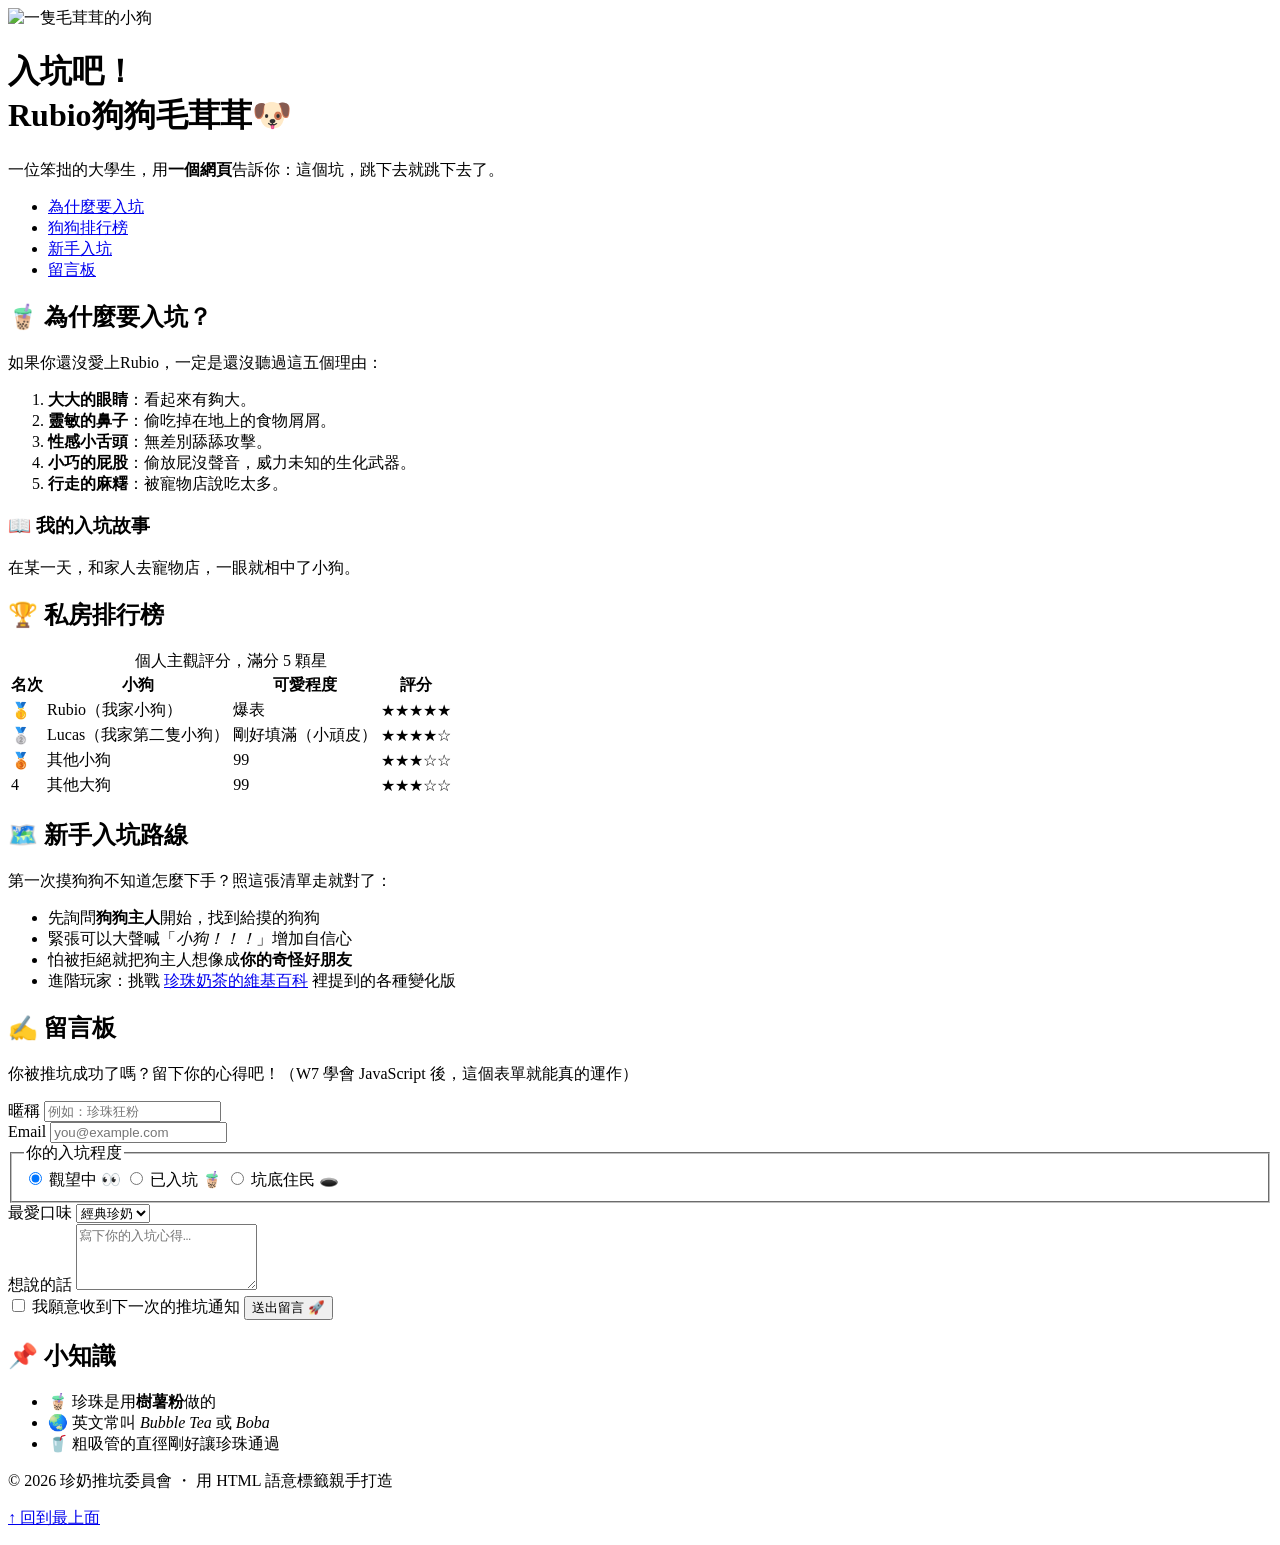
==== week3/index.html @ 78e2e2f5 "add week3" ====
<!DOCTYPE html>
<!-- ↑ HTML5 文件宣告；下一行 lang="zh-Hant" 代表繁體中文 -->
 <html lang="zh-Hant"><!-- ===== head：瀏覽器的設定區，不會顯示在畫面上 ===== --><head>
  <!-- 文字編碼：中文不變亂碼 -->
  <meta charset="UTF-8">
  <!-- 手機用正常大小顯示 -->
  <meta name="viewport" content="width=device-width, initial-scale=1.0">
  <!-- ✏️ 改這裡：你的推坑主題 -->
  <title>入坑吧！Rubio狗狗毛茸茸🐶</title>
  <!-- 借穿的衣服，這行先不要動 -->
  <link rel="stylesheet" href="theme.css">
</head>

<!-- ✏️ 改這裡：換配色 theme-milktea / theme-matcha / theme-taro -->
<body class="theme-milktea">

  <!-- ===== header：網站的招牌 ===== -->
  <header>
    <!-- ✏️ 改這裡：換成你的主題圖片，記得改 alt -->
    <img src="images/cover.svg" alt="一隻毛茸茸的小狗">
    <div>
      <h1>入坑吧！<br>Rubio狗狗毛茸茸🐶</h1>
      <p>一位笨拙的大學生，用<strong>一個網頁</strong>告訴你：這個坑，跳下去就跳下去了。</p>
    </div>
  </header>

  <!-- ===== nav：頁內導覽，href="#id" 會跳到對應的區塊 ===== -->
  <nav>
    <ul>
      <li><a href="#why">為什麼要入坑</a></li>
      <li><a href="#rank">狗狗排行榜</a></li>
      <li><a href="#route">新手入坑</a></li>
      <li><a href="#guestbook">留言板</a></li>
    </ul>
  </nav>

  <main>

    <!-- ===== 區塊 1：推坑理由（有順序 → 用 ol） ===== -->
    <section id="why">
      <h2>🧋 為什麼要入坑？</h2>
      <p>如果你還沒愛上Rubio，一定是還沒聽過這五個理由：</p>
      <!-- ✏️ 改這裡：寫下你的推坑理由 -->
      <ol>
        <li><strong>大大的眼睛</strong>：看起來有夠大。</li>
        <li><strong>靈敏的鼻子</strong>：偷吃掉在地上的食物屑屑。</li>
        <li><strong>性感小舌頭</strong>：無差別舔舔攻擊。</li>
        <li><strong>小巧的屁股</strong>：偷放屁沒聲音，威力未知的生化武器。</li>
        <li><strong>行走的麻糬</strong>：被寵物店說吃太多。</li>
      </ol>

      <!-- article：一篇可以獨立存在的小文章 -->
      <article>
        <h3>📖 我的入坑故事</h3>
        <p>在某一天，和家人去寵物店，一眼就相中了小狗。</p>
      </article>
    </section>

    <!-- ===== 區塊 2：排行榜（表格） ===== -->
    <section id="rank">
      <h2>🏆 私房排行榜</h2>
      <!-- ✏️ 改這裡：換成你的排行，一列 <tr> 就是一筆資料 -->
      <!-- table 表格：tr = 一列，th = 標題格，td = 資料格；每列格數要一樣 -->
      <table>
        <caption>個人主觀評分，滿分 5 顆星</caption>
        <tbody><tr>
          <th>名次</th>
          <th>小狗</th>
          <th>可愛程度</th>
          <th>評分</th>
        </tr>
        <tr>
          <td>🥇</td>
          <td>Rubio（我家小狗）</td>
          <td>爆表</td>
          <td>★★★★★</td>
        </tr>
        <tr>
          <td>🥈</td>
          <td>Lucas（我家第二隻小狗）</td>
          <td>剛好填滿（小頑皮）</td>
          <td>★★★★☆</td>
        </tr>
        <tr>
          <td>🥉</td>
          <td>其他小狗</td>
          <td>99</td>
          <td>★★★☆☆</td>
        </tr>
        <tr>
          <td>4</td>
          <td>其他大狗</td>
          <td>99</td>
          <td>★★★☆☆</td>
        </tr>
      </tbody></table>
    </section>

    <!-- ===== 區塊 3：新手路線（沒順序 → 用 ul） ===== -->
    <section id="route">
      <h2>🗺️ 新手入坑路線</h2>
      <p>第一次摸狗狗不知道怎麼下手？照這張清單走就對了：</p>
      <ul>
        <li>先詢問<strong>狗狗主人</strong>開始，找到給摸的狗狗</li>
        <li>緊張可以大聲喊「<em>小狗！！！</em>」增加自信心</li>
        <li>怕被拒絕就把狗主人想像成<strong>你的奇怪好朋友</strong></li>
        <li>進階玩家：挑戰 <a href="https://zh.wikipedia.org/zh-tw/%E7%8F%8D%E7%8F%A0%E5%A5%B6%E8%8C%B6" target="_blank">珍珠奶茶的維基百科</a> 裡提到的各種變化版</li>
      </ul>
    </section>

    <!-- ===== 區塊 4：留言表單 ===== -->
    <section id="guestbook">
      <h2>✍️ 留言板</h2>
      <p>你被推坑成功了嗎？留下你的心得吧！（W7 學會 JavaScript 後，這個表單就能真的運作）</p>
      <!-- form：表單外框。label 的 for 要對上 input 的 id；radio 同一組要用同一個 name -->
      <form action="#">
        <div>
          <label for="nickname">暱稱</label>
          <input type="text" id="nickname" placeholder="例如：珍珠狂粉">
        </div>
        <div>
          <label for="email">Email</label>
          <input type="email" id="email" placeholder="you@example.com">
        </div>
        <fieldset>
          <legend>你的入坑程度</legend>
          <label><input type="radio" name="level" checked=""> 觀望中 👀</label>
          <label><input type="radio" name="level"> 已入坑 🧋</label>
          <label><input type="radio" name="level"> 坑底住民 🕳️</label>
        </fieldset>
        <div>
          <label for="favorite">最愛口味</label>
          <select id="favorite">
            <option>經典珍奶</option>
            <option>黑糖鮮奶</option>
            <option>芋頭系列</option>
            <option>水果茶派</option>
          </select>
        </div>
        <div>
          <label for="message">想說的話</label>
          <textarea id="message" rows="4" placeholder="寫下你的入坑心得…"></textarea>
        </div>
        <label><input type="checkbox"> 我願意收到下一次的推坑通知</label>
        <button type="submit">送出留言 🚀</button>
      </form>
    </section>

    <!-- ===== aside：側欄，跟主內容有關但不是主角 ===== -->
    <aside>
      <h2>📌 小知識</h2>
      <ul>
        <li>🧋 珍珠是用<strong>樹薯粉</strong>做的</li>
        <li>🌏 英文常叫 <em>Bubble Tea</em> 或 <em>Boba</em></li>
        <li>🥤 粗吸管的直徑剛好讓珍珠通過</li>
      </ul>
    </aside>

  </main>

  <!-- ===== footer：頁尾 ===== -->
  <footer>
    <p>© 2026 珍奶推坑委員會 ・ 用 HTML 語意標籤親手打造</p>
    <p><a href="#">↑ 回到最上面</a></p>
  </footer>

<script type="module" src="https://static.cloudflareinsights.com/beacon.min.js/vce701823e78c4301a35b7e07294d87301792088814092" integrity="sha512-UKNk8GbxkABxKcXYuLkO16EleLGUkcvJWtpSNmExE0Too3ZaFAxTscNWEc1OdAv5/BikHawapSCaiD2XCmp+Bw==" data-cf-beacon="{&quot;version&quot;:&quot;2024.11.0&quot;,&quot;token&quot;:&quot;7e37587e062341558700a38a24e1dc18&quot;,&quot;r&quot;:1,&quot;spa&quot;:2}" crossorigin="anonymous"></script>


</body></html>
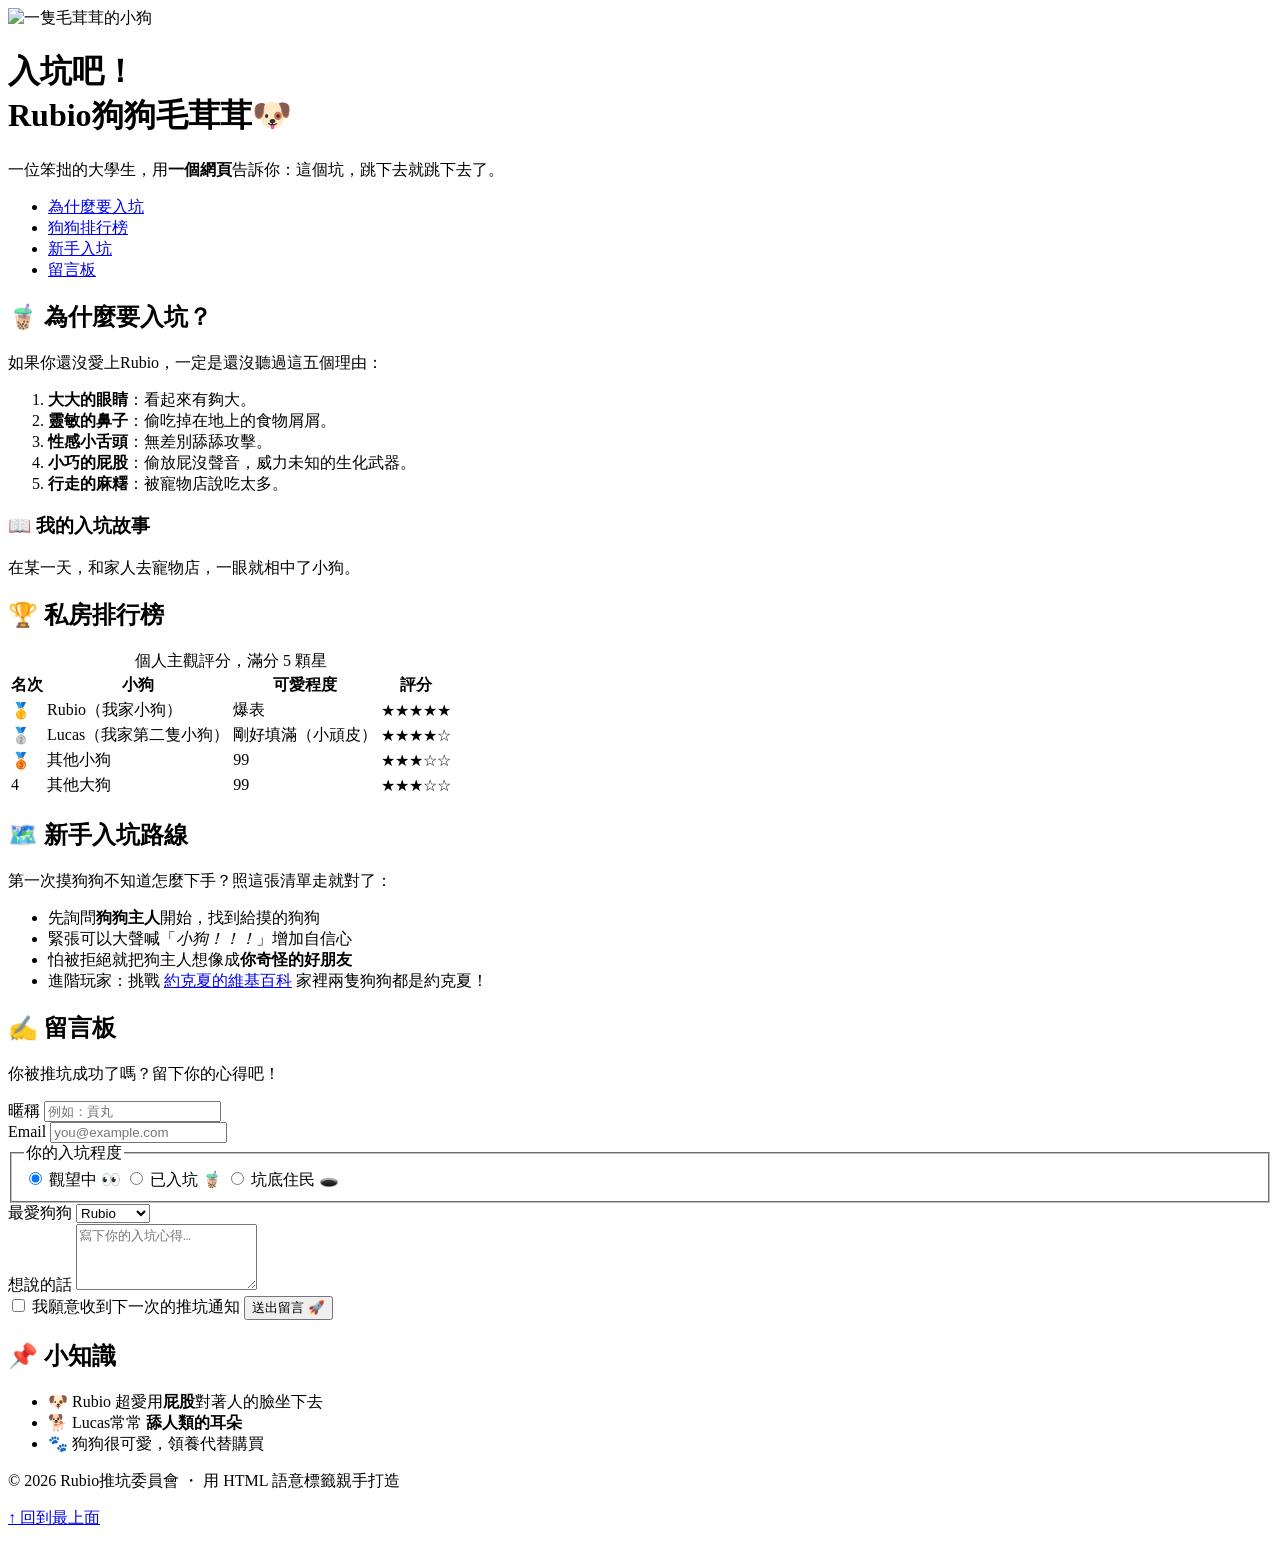
==== commit 5a9cb558: "add week33" ====
--- a/week3/index.html
+++ b/week3/index.html
@@ -103,20 +103,20 @@
       <ul>
         <li>先詢問<strong>狗狗主人</strong>開始，找到給摸的狗狗</li>
         <li>緊張可以大聲喊「<em>小狗！！！</em>」增加自信心</li>
-        <li>怕被拒絕就把狗主人想像成<strong>你的奇怪好朋友</strong></li>
-        <li>進階玩家：挑戰 <a href="https://zh.wikipedia.org/zh-tw/%E7%8F%8D%E7%8F%A0%E5%A5%B6%E8%8C%B6" target="_blank">珍珠奶茶的維基百科</a> 裡提到的各種變化版</li>
+        <li>怕被拒絕就把狗主人想像成<strong>你奇怪的好朋友</strong></li>
+        <li>進階玩家：挑戰 <a href="https://share.google/99lNbzL0dHZXVXrNc" target="_blank">約克夏的維基百科</a> 家裡兩隻狗狗都是約克夏！</li>
       </ul>
     </section>
 
     <!-- ===== 區塊 4：留言表單 ===== -->
     <section id="guestbook">
       <h2>✍️ 留言板</h2>
-      <p>你被推坑成功了嗎？留下你的心得吧！（W7 學會 JavaScript 後，這個表單就能真的運作）</p>
+      <p>你被推坑成功了嗎？留下你的心得吧！</p>
       <!-- form：表單外框。label 的 for 要對上 input 的 id；radio 同一組要用同一個 name -->
       <form action="#">
         <div>
           <label for="nickname">暱稱</label>
-          <input type="text" id="nickname" placeholder="例如：珍珠狂粉">
+          <input type="text" id="nickname" placeholder="例如：貢丸">
         </div>
         <div>
           <label for="email">Email</label>
@@ -129,12 +129,12 @@
           <label><input type="radio" name="level"> 坑底住民 🕳️</label>
         </fieldset>
         <div>
-          <label for="favorite">最愛口味</label>
+          <label for="favorite">最愛狗狗</label>
           <select id="favorite">
-            <option>經典珍奶</option>
-            <option>黑糖鮮奶</option>
-            <option>芋頭系列</option>
-            <option>水果茶派</option>
+            <option>Rubio</option>
+            <option>Lucas</option>
+            <option>其他小狗</option>
+            <option>其他大狗</option>
           </select>
         </div>
         <div>
@@ -150,9 +150,9 @@
     <aside>
       <h2>📌 小知識</h2>
       <ul>
-        <li>🧋 珍珠是用<strong>樹薯粉</strong>做的</li>
-        <li>🌏 英文常叫 <em>Bubble Tea</em> 或 <em>Boba</em></li>
-        <li>🥤 粗吸管的直徑剛好讓珍珠通過</li>
+        <li>🐶 Rubio 超愛用<strong>屁股</strong>對著人的臉坐下去</li>
+        <li>🐕 Lucas常常 <strong>舔人類的耳朵</strong></li>
+        <li>🐾 狗狗很可愛，領養代替購買</li>
       </ul>
     </aside>
 
@@ -160,7 +160,7 @@
 
   <!-- ===== footer：頁尾 ===== -->
   <footer>
-    <p>© 2026 珍奶推坑委員會 ・ 用 HTML 語意標籤親手打造</p>
+    <p>© 2026 Rubio推坑委員會 ・ 用 HTML 語意標籤親手打造</p>
     <p><a href="#">↑ 回到最上面</a></p>
   </footer>
 
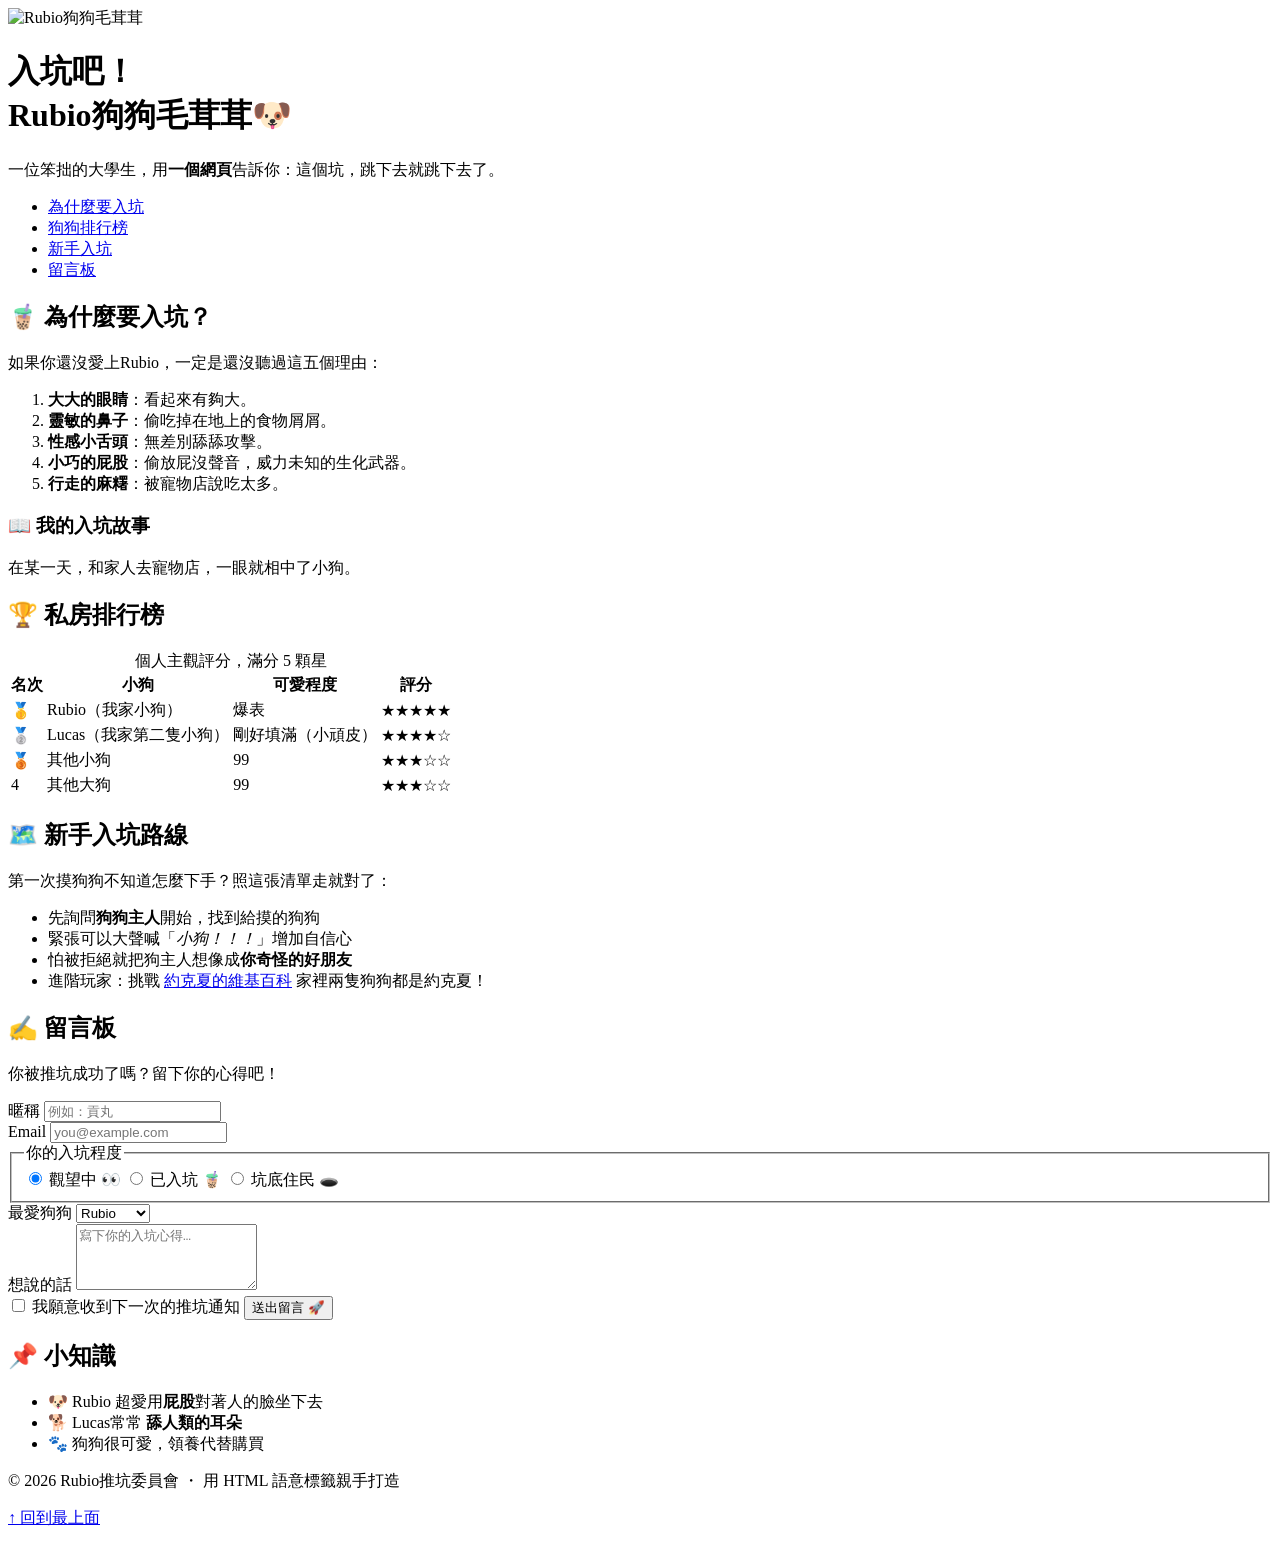
==== commit 7d6f8c51: "add photo" ====
--- a/week3/index.html
+++ b/week3/index.html
@@ -17,7 +17,7 @@
   <!-- ===== header：網站的招牌 ===== -->
   <header>
     <!-- ✏️ 改這裡：換成你的主題圖片，記得改 alt -->
-    <img src="images/cover.svg" alt="一隻毛茸茸的小狗">
+    <img src="image/IMG_9469.jpeg" alt="Rubio狗狗毛茸茸">
     <div>
       <h1>入坑吧！<br>Rubio狗狗毛茸茸🐶</h1>
       <p>一位笨拙的大學生，用<strong>一個網頁</strong>告訴你：這個坑，跳下去就跳下去了。</p>
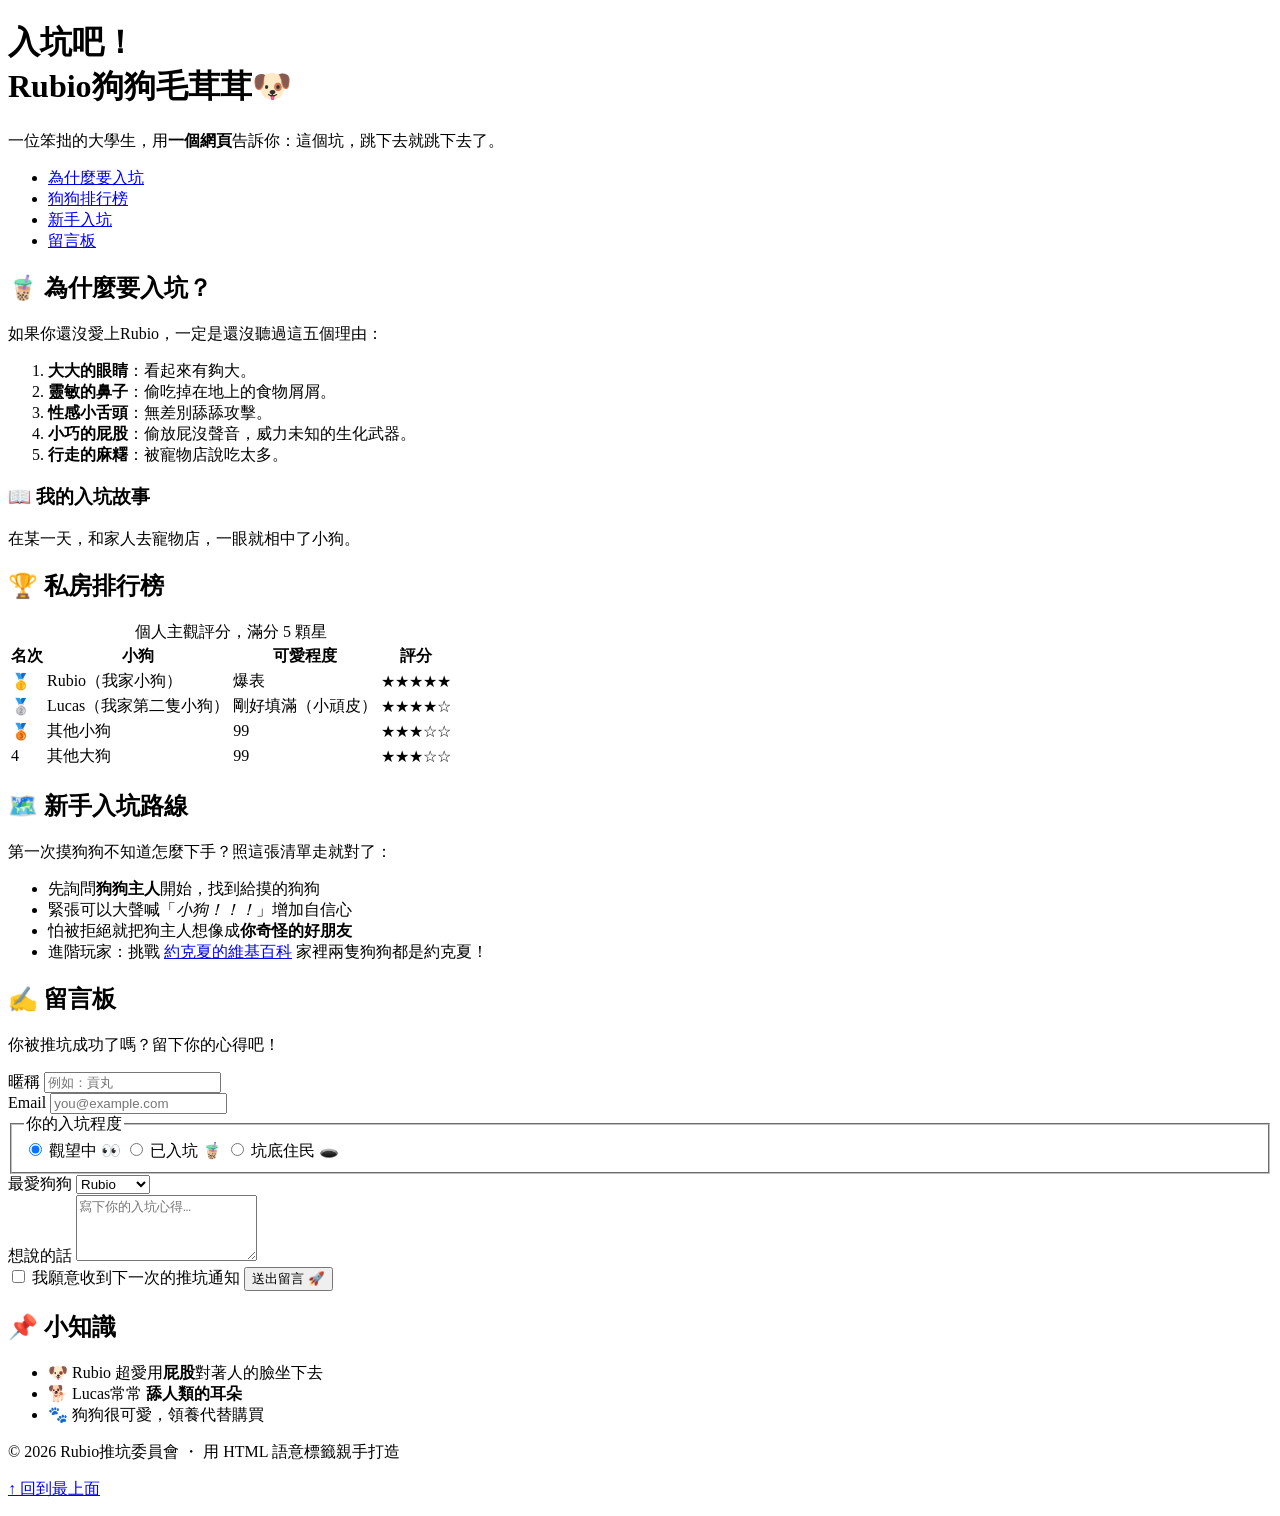
==== commit 9fa859c9: "add photo" ====
--- a/week3/index.html
+++ b/week3/index.html
@@ -17,7 +17,7 @@
   <!-- ===== header：網站的招牌 ===== -->
   <header>
     <!-- ✏️ 改這裡：換成你的主題圖片，記得改 alt -->
-    <img src="image/IMG_9469.jpeg" alt="Rubio狗狗毛茸茸">
+    
     <div>
       <h1>入坑吧！<br>Rubio狗狗毛茸茸🐶</h1>
       <p>一位笨拙的大學生，用<strong>一個網頁</strong>告訴你：這個坑，跳下去就跳下去了。</p>
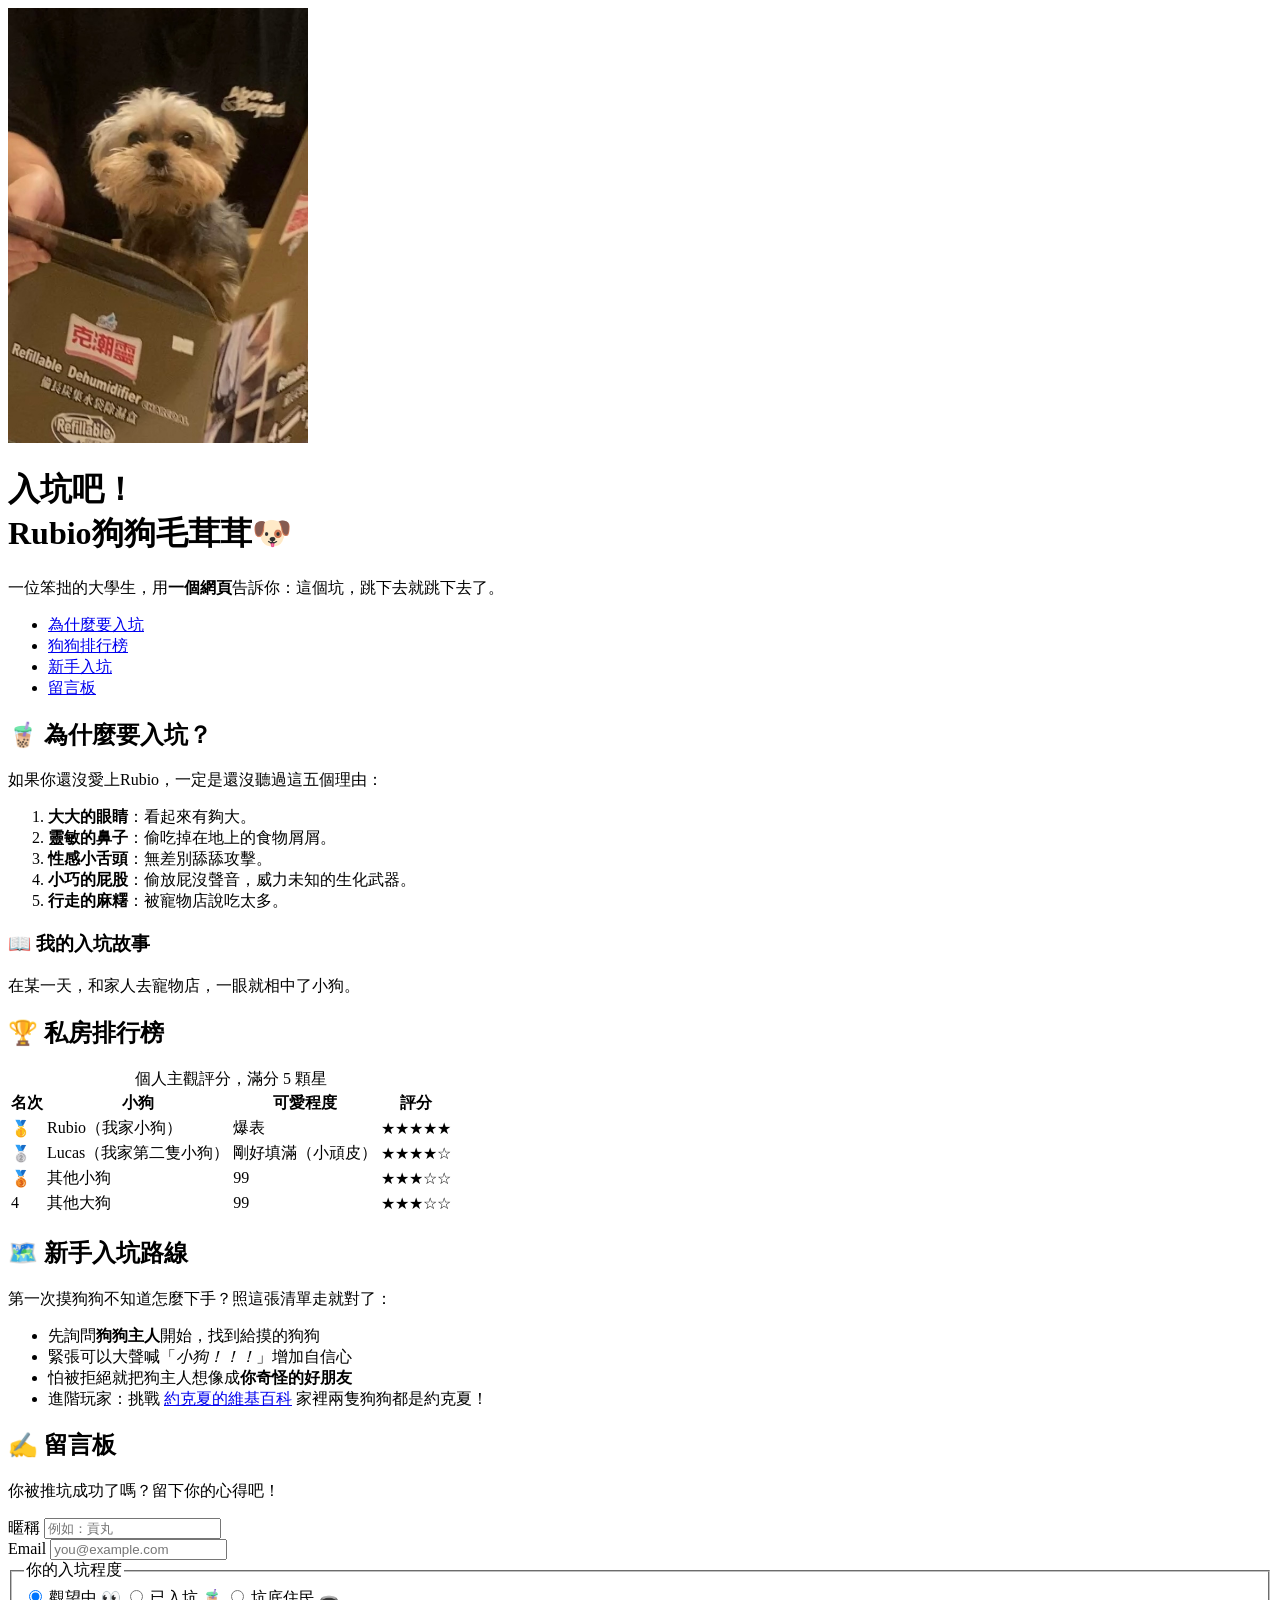
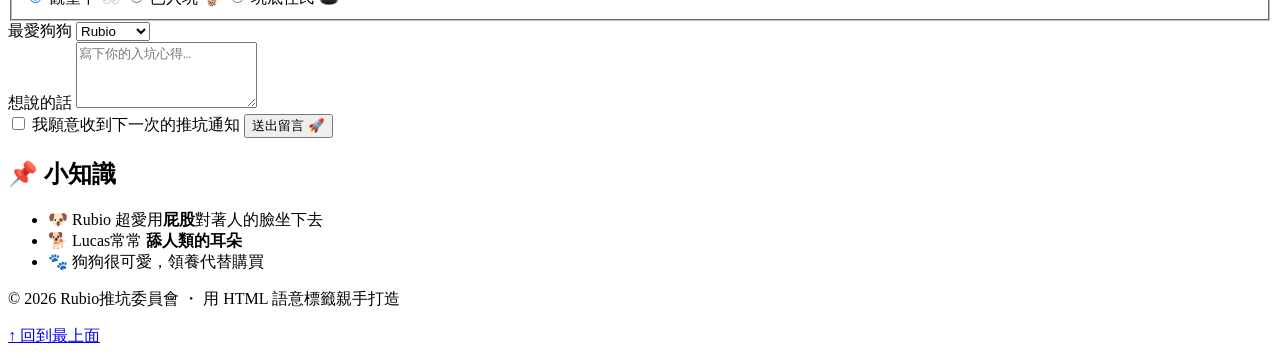
==== commit ddbf1021: "add photo" ====
--- a/week3/index.html
+++ b/week3/index.html
@@ -17,7 +17,7 @@
   <!-- ===== header：網站的招牌 ===== -->
   <header>
     <!-- ✏️ 改這裡：換成你的主題圖片，記得改 alt -->
-    
+    <img src="photo/IMG_9469.jpeg"alt="Rubio狗狗毛茸茸" width="300">
     <div>
       <h1>入坑吧！<br>Rubio狗狗毛茸茸🐶</h1>
       <p>一位笨拙的大學生，用<strong>一個網頁</strong>告訴你：這個坑，跳下去就跳下去了。</p>
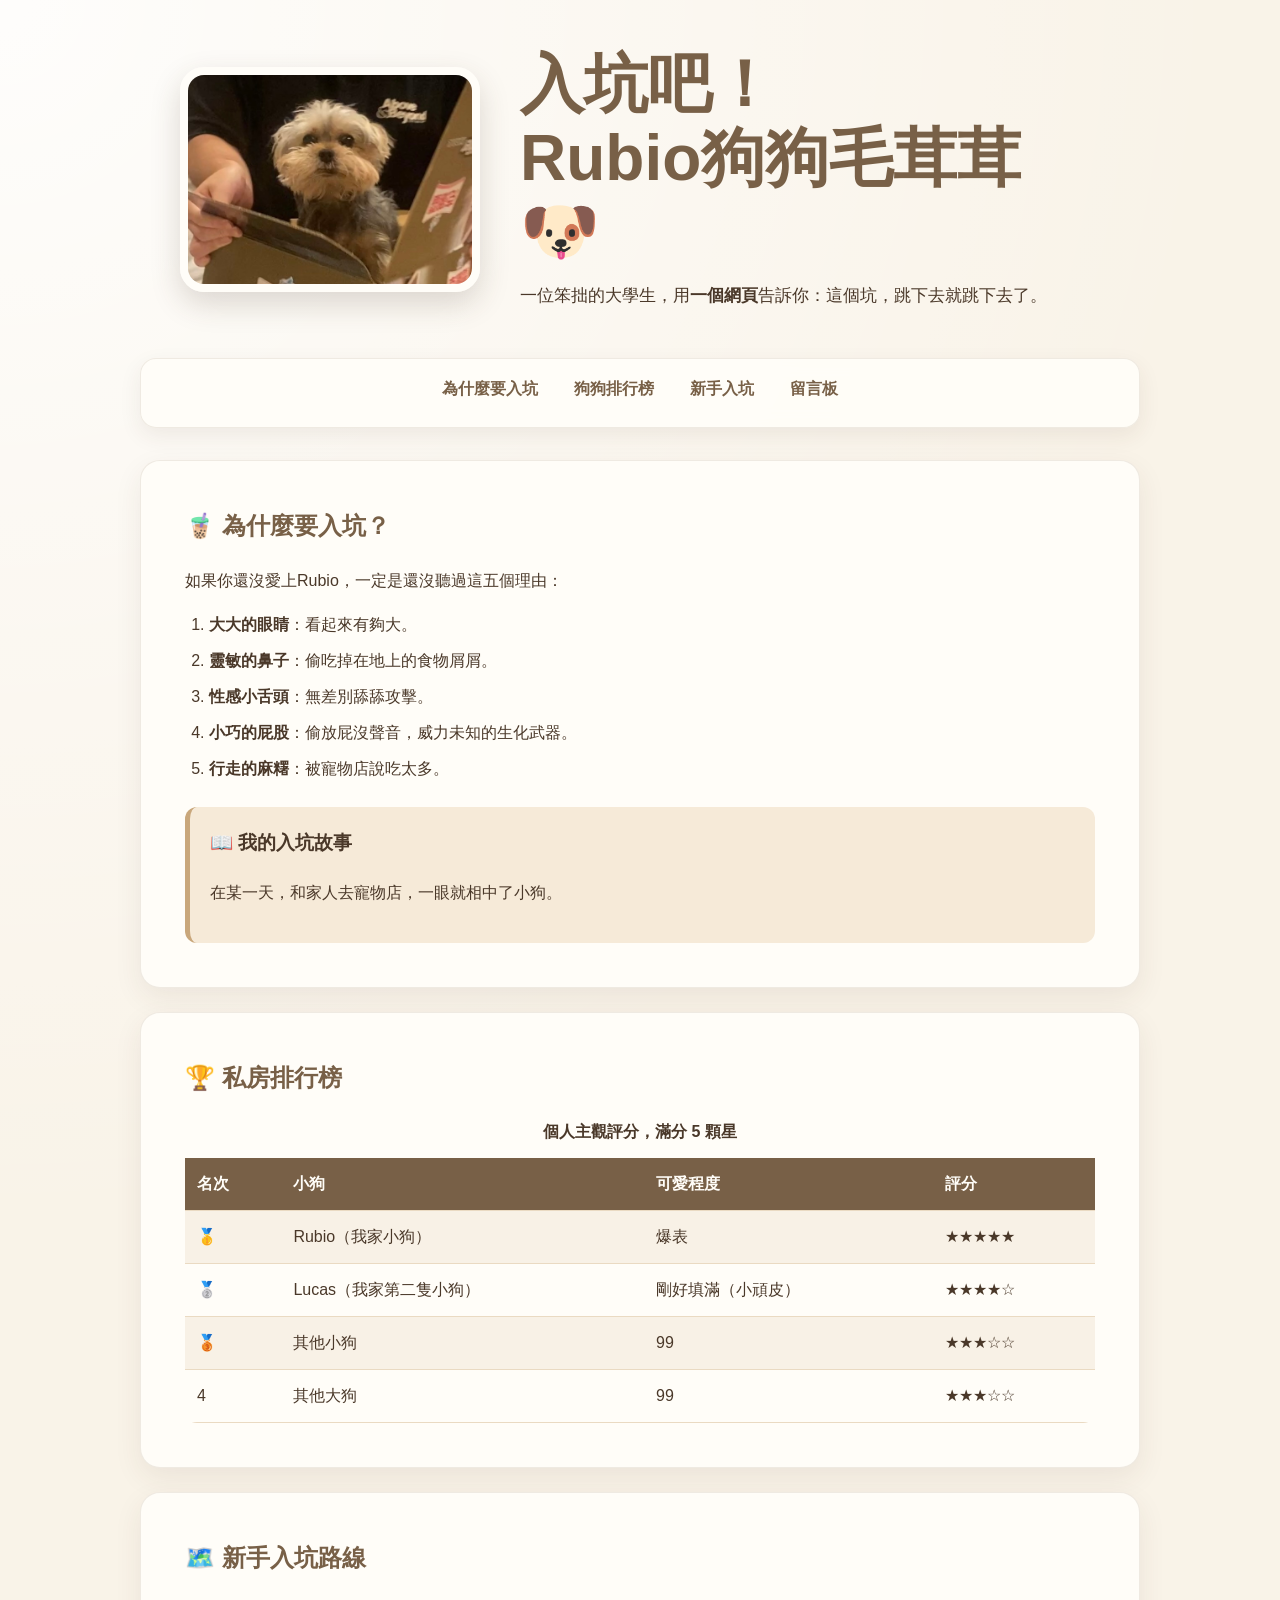
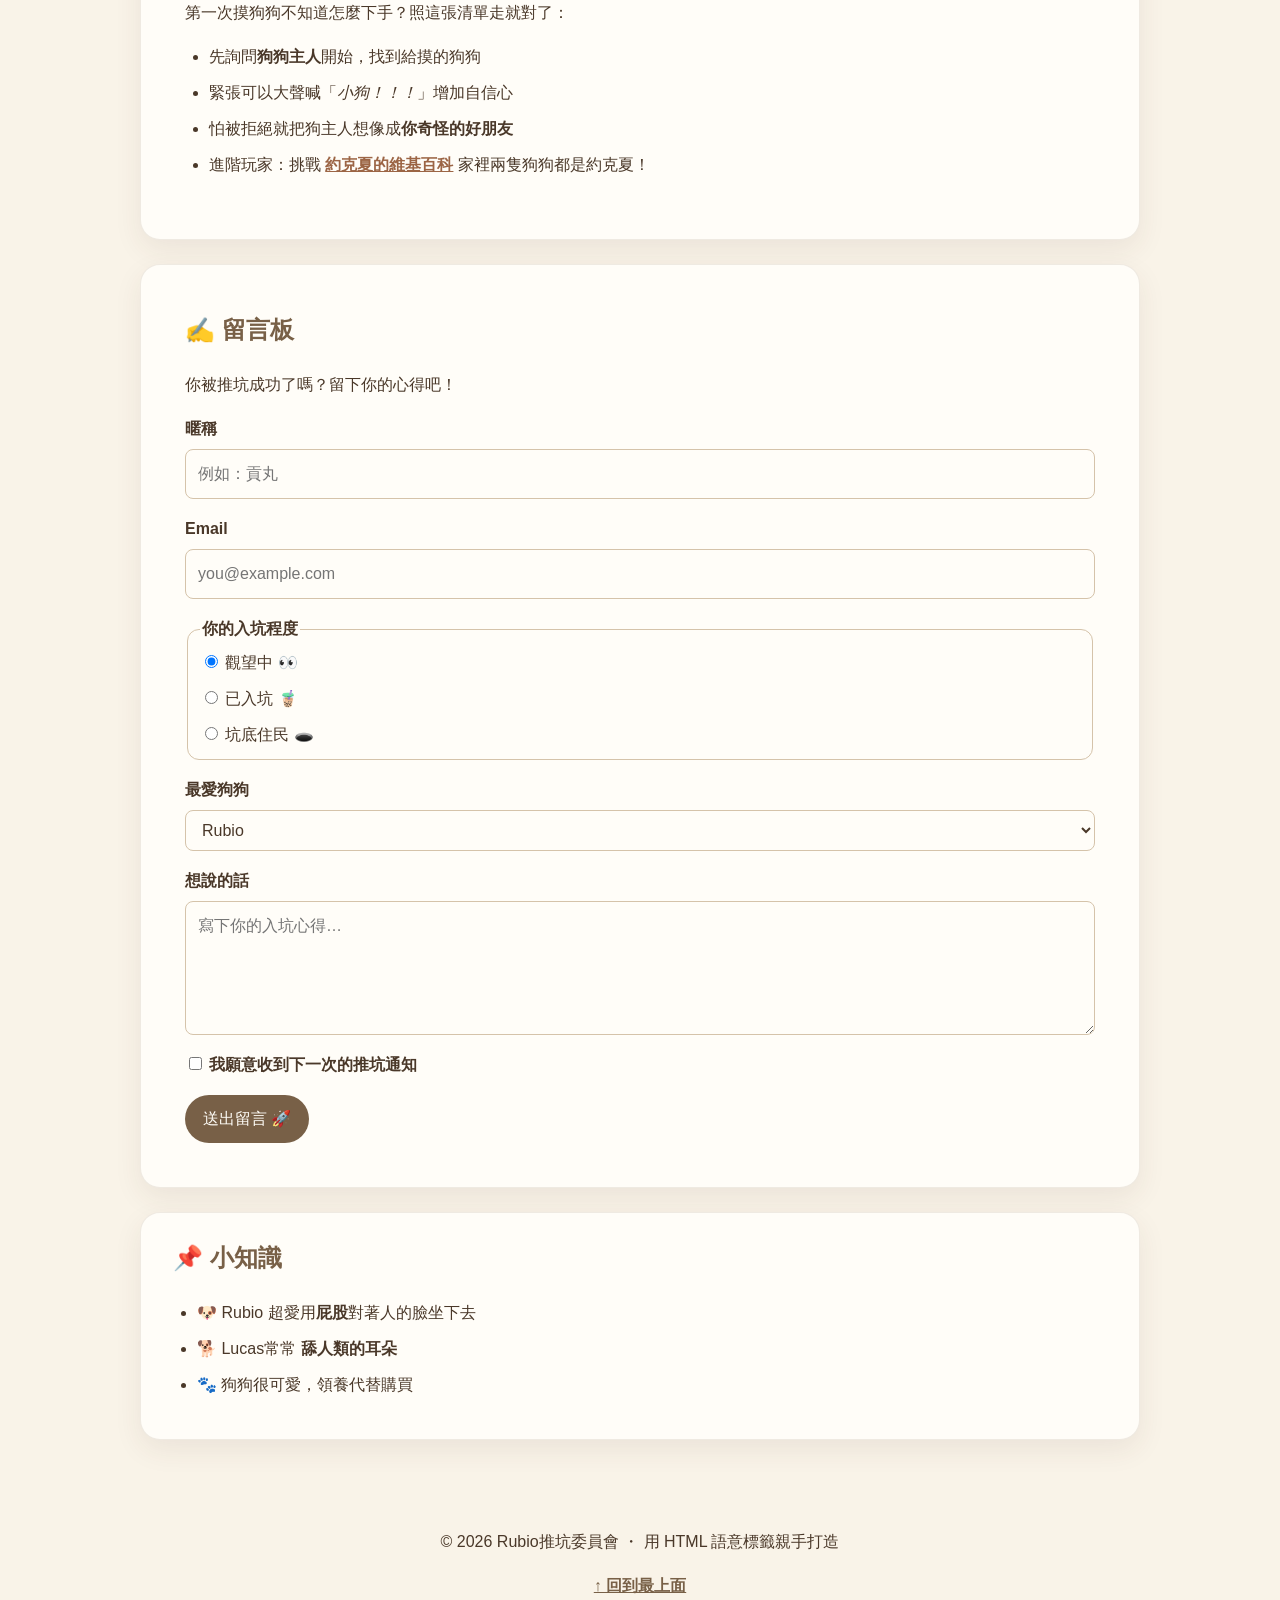
==== commit 2b040705: "add photo" ====
--- a/week3/index.html
+++ b/week3/index.html
@@ -17,7 +17,7 @@
   <!-- ===== header：網站的招牌 ===== -->
   <header>
     <!-- ✏️ 改這裡：換成你的主題圖片，記得改 alt -->
-    <img src="photo/IMG_9469.jpeg"alt="Rubio狗狗毛茸茸" width="300">
+    <img src="photo/IMG_9469.jpeg" alt="Rubio狗狗毛茸茸" width="300">
     <div>
       <h1>入坑吧！<br>Rubio狗狗毛茸茸🐶</h1>
       <p>一位笨拙的大學生，用<strong>一個網頁</strong>告訴你：這個坑，跳下去就跳下去了。</p>
--- a/week3/theme.css
+++ b/week3/theme.css
@@ -0,0 +1,330 @@
+:root {
+    --cream: #f9f3e8;
+    --milk-tea: #c9a77b;
+    --milk-tea-dark: #786047;
+    --chocolate: #4a3829;
+    --peach: #f2c6a4;
+    --white: #fffdf8;
+}
+
+* {
+    box-sizing: border-box;
+}
+
+html {
+    scroll-behavior: smooth;
+}
+
+body {
+    margin: 0;
+    min-height: 100vh;
+    font-family: "Noto Sans TC", "Microsoft JhengHei", sans-serif;
+    line-height: 1.75;
+    color: var(--chocolate);
+    background:
+        radial-gradient(circle at top left, rgba(255, 255, 255, 0.85), transparent 35%),
+        var(--cream);
+}
+
+img {
+    max-width: 100%;
+    height: auto;
+}
+
+header,
+nav,
+main,
+footer {
+    width: min(1000px, calc(100% - 32px));
+    margin-inline: auto;
+}
+
+header {
+    display: grid;
+    grid-template-columns: 300px 1fr;
+    align-items: center;
+    gap: 40px;
+    padding: 48px 40px;
+}
+
+header img {
+    width: 300px;
+    aspect-ratio: 4 / 3;
+    object-fit: cover;
+    border: 8px solid var(--white);
+    border-radius: 24px;
+    box-shadow: 0 12px 30px rgba(74, 56, 41, 0.18);
+}
+
+header h1 {
+    margin: 0 0 12px;
+    color: var(--milk-tea-dark);
+    font-size: clamp(2rem, 6vw, 4rem);
+    line-height: 1.15;
+}
+
+header p {
+    margin: 0;
+    font-size: 1.05rem;
+}
+
+nav {
+    position: sticky;
+    top: 0;
+    z-index: 10;
+    background: rgba(255, 253, 248, 0.95);
+    border: 1px solid rgba(120, 96, 71, 0.12);
+    border-radius: 16px;
+    box-shadow: 0 8px 22px rgba(74, 56, 41, 0.08);
+    backdrop-filter: blur(8px);
+}
+
+nav ul {
+    display: flex;
+    justify-content: center;
+    gap: 8px;
+    margin: 0;
+    padding: 8px;
+    list-style: none;
+}
+
+nav a {
+    display: block;
+    padding: 8px 14px;
+    color: var(--milk-tea-dark);
+    font-weight: 700;
+    text-decoration: none;
+    border-radius: 10px;
+}
+
+nav a:hover,
+nav a:focus-visible {
+    color: var(--white);
+    background: var(--milk-tea-dark);
+}
+
+main {
+    display: grid;
+    grid-template-columns: minmax(0, 1fr);
+    gap: 24px;
+    padding: 32px 0;
+}
+
+section,
+article,
+aside {
+    scroll-margin-top: 90px;
+}
+
+section,
+aside {
+    background: var(--white);
+    border: 1px solid rgba(120, 96, 71, 0.12);
+    border-radius: 20px;
+    box-shadow: 0 10px 28px rgba(74, 56, 41, 0.08);
+}
+
+section {
+    padding: clamp(24px, 5vw, 44px);
+}
+
+section h2,
+aside h2 {
+    margin-top: 0;
+    color: var(--milk-tea-dark);
+}
+
+article {
+    margin-top: 24px;
+    padding: 20px;
+    background: #f6ead8;
+    border-left: 5px solid var(--milk-tea);
+    border-radius: 12px;
+}
+
+article h3 {
+    margin-top: 0;
+}
+
+ol,
+ul {
+    padding-left: 24px;
+}
+
+li {
+    margin-bottom: 8px;
+}
+
+li:last-child {
+    margin-bottom: 0;
+}
+
+section a {
+    color: #9c6545;
+    font-weight: 700;
+}
+
+section a:hover {
+    color: #633e2c;
+}
+
+table {
+    width: 100%;
+    border-collapse: collapse;
+    overflow: hidden;
+    border-radius: 12px;
+}
+
+caption {
+    margin-bottom: 12px;
+    font-weight: 700;
+}
+
+th,
+td {
+    padding: 12px;
+    text-align: left;
+    border-bottom: 1px solid #eadac2;
+}
+
+th {
+    color: var(--white);
+    background: var(--milk-tea-dark);
+}
+
+tr:nth-child(even) td {
+    background: #f8f1e6;
+}
+
+form {
+    display: grid;
+    gap: 16px;
+}
+
+form > div {
+    display: grid;
+    gap: 6px;
+}
+
+label,
+legend {
+    font-weight: 700;
+}
+
+input,
+select,
+textarea,
+button {
+    font: inherit;
+}
+
+input[type="text"],
+input[type="email"],
+select,
+textarea {
+    width: 100%;
+    padding: 10px 12px;
+    color: var(--chocolate);
+    background: var(--white);
+    border: 1px solid #d5c3aa;
+    border-radius: 8px;
+}
+
+input:focus,
+select:focus,
+textarea:focus {
+    outline: 3px solid rgba(201, 167, 123, 0.35);
+    border-color: var(--milk-tea);
+}
+
+fieldset {
+    display: grid;
+    gap: 8px;
+    border: 1px solid #d5c3aa;
+    border-radius: 12px;
+}
+
+fieldset label {
+    font-weight: 400;
+}
+
+button {
+    justify-self: start;
+    padding: 10px 18px;
+    color: var(--white);
+    background: var(--milk-tea-dark);
+    border: 0;
+    border-radius: 999px;
+    cursor: pointer;
+}
+
+button:hover,
+button:focus-visible {
+    background: var(--chocolate);
+}
+
+aside {
+    padding: 24px 32px;
+}
+
+footer {
+    margin-top: 16px;
+    padding: 24px 16px 40px;
+    text-align: center;
+}
+
+footer a {
+    color: var(--milk-tea-dark);
+    font-weight: 700;
+}
+
+@media (max-width: 700px) {
+    header,
+    nav,
+    main,
+    footer {
+        width: min(100% - 20px, 1000px);
+    }
+
+    header {
+        grid-template-columns: 1fr;
+        gap: 24px;
+        padding: 28px 10px;
+        text-align: center;
+    }
+
+    header img {
+        width: min(300px, 90%);
+        justify-self: center;
+    }
+
+    nav {
+        position: static;
+        overflow-x: auto;
+    }
+
+    nav ul {
+        justify-content: flex-start;
+        width: max-content;
+        min-width: 100%;
+    }
+
+    nav a {
+        white-space: nowrap;
+    }
+
+    main {
+        padding-top: 20px;
+    }
+
+    section,
+    aside {
+        border-radius: 14px;
+    }
+
+    table {
+        display: block;
+        overflow-x: auto;
+        white-space: nowrap;
+    }
+}
